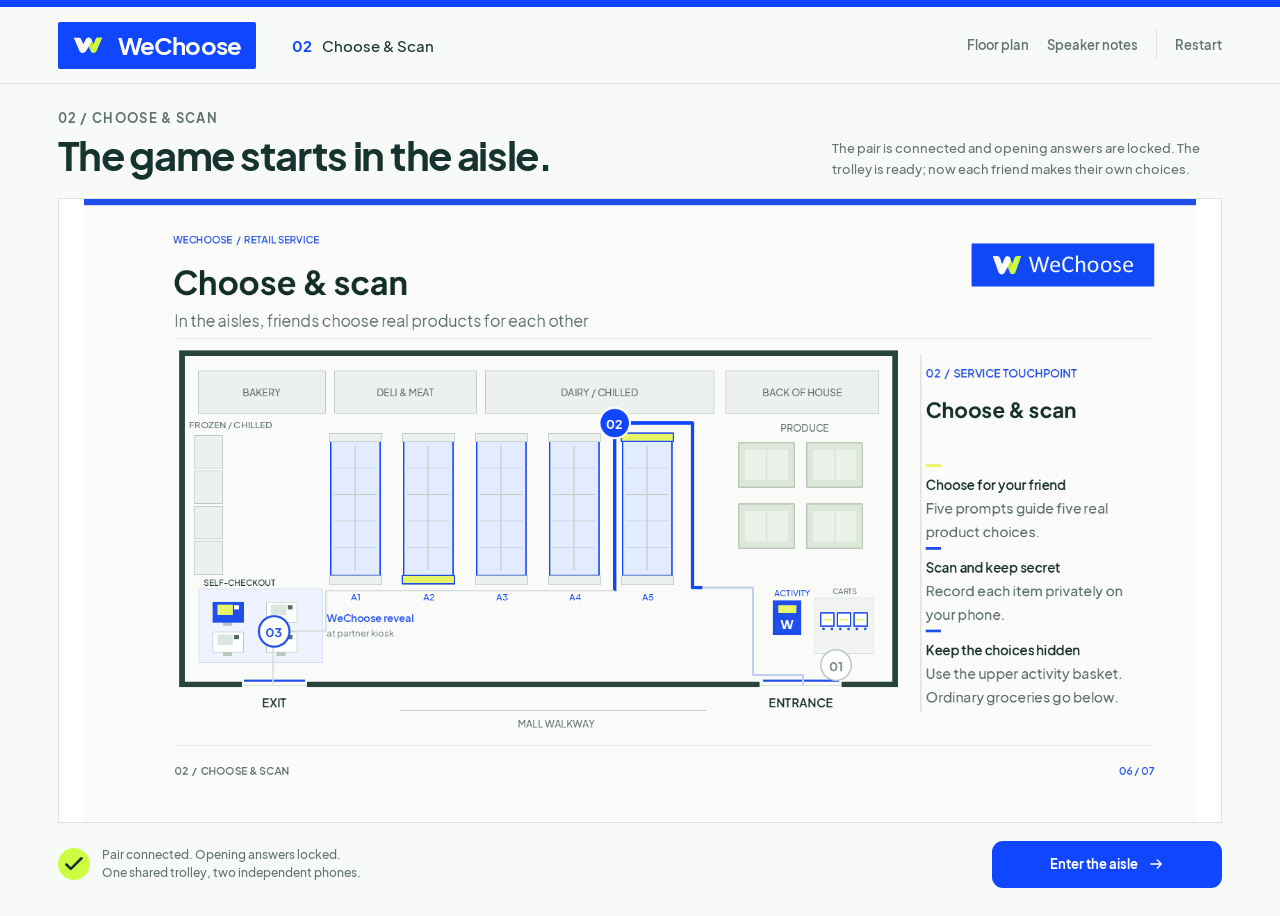
==== index.html @ 9ff9b6a3 "Publish WeChoose interactive retail service prototype" ====
<!doctype html>
<html lang="en">
<head>
  <meta charset="utf-8">
  <meta name="viewport" content="width=device-width,initial-scale=1">
  <meta name="theme-color" content="#1046ff">
  <meta name="description" content="WeChoose Sector 2: an interactive presentation of choosing, scanning and keeping a friend's shopping picks secret.">
  <title>WeChoose — Choose & Scan</title>
  <link rel="stylesheet" href="styles.css">
</head>
<body>
  <header class="topbar">
    <a class="brand" href="#" data-action="map" aria-label="WeChoose floor plan"><img src="assets/logo.svg" alt=""><span>WeChoose</span></a>
    <div class="section-label"><span>02</span> Choose & Scan</div>
    <nav class="top-actions" aria-label="Presentation controls"><button class="text-button" data-action="map">Floor plan</button><button class="text-button" data-action="notes" aria-expanded="false">Speaker notes</button><button class="text-button" data-action="reset">Restart</button></nav>
  </header>
  <main id="app"></main>
  <div id="overlay"></div>
  <div id="toast" class="toast" role="status" aria-live="polite"></div>
  <script src="app.js"></script>
</body>
</html>
---- styles.css ----
@font-face{font-family:Jakarta;src:url('assets/fonts/PlusJakartaSans-Regular.ttf') format('truetype');font-weight:400;font-display:swap}
@font-face{font-family:Jakarta;src:url('assets/fonts/PlusJakartaSans-Medium.ttf') format('truetype');font-weight:500;font-display:swap}
@font-face{font-family:Jakarta;src:url('assets/fonts/PlusJakartaSans-SemiBold.ttf') format('truetype');font-weight:600;font-display:swap}
@font-face{font-family:Jakarta;src:url('assets/fonts/PlusJakartaSans-Bold.ttf') format('truetype');font-weight:700;font-display:swap}
:root{--blue:#1046ff;--lime:#cefe43;--ink:#17332f;--muted:#63766e;--line:#dbe3dc;--paper:#f8faf7;--white:#fff;--soft:#eef2ff;--radius:16px}
*{box-sizing:border-box}body{margin:0;background:var(--paper);color:var(--ink);font-family:Jakarta,Arial,sans-serif;font-size:15px;font-weight:500}button,input{font:inherit}button,a{-webkit-tap-highlight-color:transparent}button{cursor:pointer}button:disabled{cursor:not-allowed;opacity:.38}button:focus-visible,a:focus-visible,input:focus-visible{outline:3px solid #5980ff;outline-offset:4px}button{border:0}a{color:inherit}svg{display:block}.topbar{height:84px;border-top:7px solid var(--blue);border-bottom:1px solid var(--line);padding:0 4.5%;display:flex;align-items:center;gap:36px}.brand{display:flex;align-items:center;gap:10px;text-decoration:none;font-size:24px;font-weight:700;letter-spacing:-.8px;background:var(--blue);padding:6px 15px 7px 10px;color:white;border-radius:2px}.brand img{height:34px;width:40px;object-fit:contain}.section-label{display:flex;align-items:center;gap:10px;font-size:15px;white-space:nowrap}.section-label>span{color:var(--blue);font-weight:700}.top-actions{margin-left:auto;display:flex;gap:18px;align-items:center}.text-button{background:none;padding:7px 0;color:var(--muted);font-size:13px;font-weight:600}.text-button:hover{color:var(--blue)}.top-actions .text-button:last-child{border-left:1px solid var(--line);padding-left:18px}.stage{max-width:1440px;margin:auto;display:grid;grid-template-columns:minmax(500px,1fr) 404px;gap:64px;padding:29px 5% 24px;align-items:start}.story{padding-top:8px;min-width:0}.eyebrow{font-size:12px;font-weight:700;color:var(--blue);letter-spacing:1.3px;text-transform:uppercase;margin:0 0 11px}.story h1{font-size:45px;line-height:1.08;letter-spacing:-1.8px;margin:0 0 16px;max-width:620px;font-weight:700}.story h1 em{font-style:normal;color:var(--blue)}.story-intro{font-size:16px;line-height:1.65;max-width:550px;margin:0;color:var(--muted)}.physical-steps{margin-top:24px;display:flex;border-bottom:1px solid var(--line);gap:26px}.physical-step{display:flex;gap:7px;align-items:center;position:relative;padding:0 0 11px;font-size:12px;color:var(--muted);white-space:nowrap}.physical-step.active{color:var(--blue);font-weight:700}.physical-step.active:after{content:"";position:absolute;height:3px;background:var(--blue);bottom:-1px;left:0;right:0}.physical-step b{font-size:10px;font-weight:700}.scene{margin:14px 0 0;position:relative;overflow:hidden;background:white}.scene img{display:block;width:100%;aspect-ratio:1.776;object-fit:contain;max-height:295px}.scene figcaption{padding:13px 0 0;background:var(--paper);display:flex;gap:16px;line-height:1.55}.scene figcaption strong{flex-shrink:0;font-size:14px;max-width:175px}.scene figcaption span{color:var(--muted);font-size:13px}.physical-key{display:flex;gap:20px;margin-top:16px;padding-top:14px;border-top:1px solid var(--line);font-size:11px;line-height:1.6;color:var(--muted)}.physical-key span{display:flex;gap:7px}.physical-key i{height:8px;width:8px;border-radius:50%;margin-top:4px;flex-shrink:0;background:var(--blue)}.physical-key span:last-child i{background:#aab6ae}.phone-column{display:flex;flex-direction:column;align-items:center;gap:12px;min-width:0}.presenter-switch{display:flex;align-items:center;justify-content:space-between;width:360px}.presenter-switch>span{font-size:10px;letter-spacing:.8px;color:var(--muted);text-transform:uppercase}.player-switch{display:flex;background:#e8eddf;padding:3px;border-radius:8px}.player-switch button{padding:6px 13px;border-radius:5px;background:transparent;color:var(--muted);font-size:12px;font-weight:600}.player-switch button.selected{background:white;color:var(--blue);box-shadow:0 1px 4px #15332f12}.phone{width:360px;height:582px;background:white;border:7px solid var(--ink);border-radius:35px;overflow:hidden;box-shadow:0 15px 45px #17332f14;display:flex;flex-direction:column;position:relative}.phone:before{content:"";width:74px;height:6px;flex-shrink:0;background:var(--ink);border-radius:5px;margin:7px auto 9px}.phone-head{display:flex;align-items:center;justify-content:space-between;padding:0 19px 13px;border-bottom:1px solid #edf0eb;gap:12px;min-height:41px}.phone-head .small-brand{color:var(--blue);font-size:14px;font-weight:700;letter-spacing:-.4px}.phone-head .identity{font-size:10px;color:var(--muted);display:flex;align-items:center;gap:6px}.identity i{height:6px;width:6px;border-radius:50%;background:var(--blue)}.phone-content{flex:1;overflow:auto;scrollbar-width:thin;min-height:0;display:flex;flex-direction:column;padding:20px 21px 13px;animation:screenIn .28s ease}.phone-bottom{display:flex;justify-content:space-between;align-items:center;gap:10px;padding:10px 20px 13px;border-top:1px solid #edf0eb;background:#f9fbf7;font-size:10px;color:var(--muted)}.phone-bottom strong{color:var(--ink);font-weight:600}.phone-bottom .progress-mini{display:flex;gap:3px}.progress-mini span{width:5px;height:5px;border-radius:50%;background:#d7dfd3}.progress-mini span.done{background:var(--blue)}.round-header{display:flex;align-items:center;justify-content:space-between;font-size:10px;color:var(--muted);margin-bottom:12px}.round-header strong{color:var(--blue);font-weight:700;letter-spacing:.7px}.round-dots{display:flex;gap:6px;margin-bottom:23px}.round-dots span{height:4px;background:#e5eadd;border-radius:3px;flex:1}.round-dots span.done{background:var(--lime)}.round-dots span.current{background:var(--blue)}.question-title{font-size:26px;line-height:1.23;letter-spacing:-.7px;font-weight:700;margin:0 0 14px}.question-desc{font-size:13px;line-height:1.65;color:var(--muted);margin:0 0 20px}.quiet-box{background:var(--paper);border:1px solid var(--line);border-radius:11px;padding:13px;margin:0 0 16px;display:flex;align-items:flex-start;gap:10px;font-size:11px;line-height:1.6;color:var(--muted)}.quiet-box svg{flex-shrink:0;color:var(--blue);margin-top:2px}.quiet-box strong{color:var(--ink);display:block;font-size:12px;margin-bottom:3px}.phone-actions{margin-top:auto;padding-top:12px;display:flex;flex-direction:column;gap:9px}.primary{background:var(--blue);color:white;font-weight:700;font-size:13px;border-radius:11px;min-height:47px;padding:12px 18px;display:flex;align-items:center;justify-content:center;gap:10px;transition:transform .16s,background .16s}.primary:hover{background:#0835d6;transform:translateY(-1px)}.primary.lime{background:var(--lime);color:var(--ink)}.primary.lime:hover{background:#c2f32f}.secondary{border:1px solid var(--line);background:white;color:var(--ink);min-height:42px;border-radius:10px;font-size:12px;font-weight:600;padding:10px 16px}.phone-footnote{font-size:10px;line-height:1.5;color:var(--muted);text-align:center;margin:3px 0 0}.preset-link{font-size:10px;color:var(--muted);background:none;text-decoration:underline;text-underline-offset:3px;padding:1px 0}.preset-note{max-width:360px;font-size:10px;line-height:1.5;color:var(--muted);text-align:center;margin:0}.back-row{display:flex;align-items:center;justify-content:space-between;gap:10px;margin:-4px 0 14px}.back-row button{display:flex;align-items:center;gap:6px;background:none;color:var(--blue);font-size:11px;padding:0}.demo-badge{font-size:9px;text-transform:uppercase;letter-spacing:.6px;color:var(--muted);background:var(--paper);border-radius:4px;padding:4px 6px}.scanner-window{height:83px;background:#f0f4ff;border-radius:12px;position:relative;display:flex;justify-content:center;align-items:center;margin-bottom:13px;overflow:hidden;color:var(--blue)}.scanner-window:before,.scanner-window:after{content:"";width:29px;height:29px;position:absolute;border:2px solid var(--blue);opacity:.65}.scanner-window:before{left:22px;top:17px;border-right:0;border-bottom:0;border-radius:4px 0 0}.scanner-window:after{right:22px;bottom:17px;border-left:0;border-top:0;border-radius:0 0 4px}.scan-line{position:absolute;left:22px;right:22px;top:20%;height:1px;background:var(--blue);box-shadow:0 0 8px #1046ff80;animation:scan 2.2s ease-in-out infinite}.barcode-form{display:flex;gap:6px;margin-bottom:4px}.barcode-form input{width:0;flex:1;min-width:0;border:1px solid var(--line);border-radius:8px;padding:10px;font-size:11px;color:var(--ink)}.barcode-form button{background:var(--blue);color:white;font-size:11px;border-radius:8px;padding:8px 13px}.field-error{font-size:10px;line-height:1.4;color:#a52d23;margin:3px 0 8px;min-height:14px}.sample-label{margin:5px 0 9px;font-size:10px;color:var(--muted);display:flex;justify-content:space-between}.sample-grid{display:grid;grid-template-columns:1fr 1fr;gap:7px}.sample-product{border:1px solid var(--line);background:white;border-radius:10px;text-align:left;padding:9px;display:flex;align-items:center;gap:8px;min-height:65px;color:var(--ink)}.sample-product:hover{border-color:var(--blue);background:#f7f9ff}.sample-product .emoji{font-size:27px;flex-shrink:0}.sample-product .product-copy{font-size:10px;line-height:1.35;font-weight:600}.sample-product small{display:block;font-size:8px;margin-top:4px;color:var(--muted);font-weight:400}.scan-explainer{margin:11px 0 0;font-size:9px;line-height:1.5;color:var(--muted)}.product-hero{display:flex;align-items:center;gap:13px;background:var(--paper);padding:17px;border-radius:13px;margin:0 0 17px}.product-hero .emoji{font-size:58px;line-height:1.1}.product-hero h3{font-size:17px;line-height:1.3;letter-spacing:-.4px;margin:0 0 5px}.product-hero p{font-size:10px;color:var(--muted);margin:0}.product-code{font-size:9px;color:var(--muted);margin:0 0 16px}.motive-fieldset{padding:0;margin:0 0 12px;border:0}.motive-fieldset legend{font-size:12px;font-weight:700;margin-bottom:7px}.motive-option{display:flex;align-items:center;gap:9px;border:1px solid var(--line);border-radius:9px;padding:10px;margin-bottom:6px;font-size:11px;line-height:1.4;cursor:pointer}.motive-option:has(input:checked){border-color:var(--blue);background:#f1f5ff}.motive-option input{accent-color:var(--blue);flex-shrink:0;margin:0}.motive-note{font-size:9px;line-height:1.5;color:var(--muted);margin:0}.success-mark{height:64px;width:64px;border-radius:50%;display:flex;align-items:center;justify-content:center;background:var(--lime);margin:13px 0 19px;animation:pop .4s ease}.success-mark.blue{background:var(--soft);color:var(--blue)}.success-title{font-size:29px;line-height:1.2;letter-spacing:-.8px;margin:0 0 12px}.success-copy{font-size:13px;line-height:1.6;color:var(--muted);margin:0 0 16px}.selection-strip{display:flex;gap:8px;flex-wrap:wrap;margin:14px 0 20px}.sealed-item{background:var(--soft);color:var(--blue);border-radius:7px;padding:8px 7px;font-size:10px;display:flex;align-items:center;gap:5px}.status-list{margin:4px 0 18px;border-top:1px solid var(--line)}.status-row{display:flex;justify-content:space-between;align-items:center;padding:12px 0;border-bottom:1px solid var(--line);font-size:11px}.status-row strong{font-size:10px;color:var(--blue)}.stage-note{border-left:3px solid var(--lime);padding-left:12px;font-size:11px;line-height:1.6;color:var(--muted);margin:5px 0 16px}.review-list{margin:0 0 10px;list-style:none;padding:0}.review-list li{display:flex;align-items:center;gap:8px;padding:8px 0;border-bottom:1px solid var(--line);font-size:11px}.review-list li strong{color:var(--blue);width:23px;flex-shrink:0}.review-list li button{margin-left:auto;color:var(--blue);background:none;font-size:10px}.mini-product{font-size:18px}.note-trigger{border-bottom:1px solid var(--line);font-size:10px;background:transparent;padding:4px 0;color:var(--muted);align-self:center}.map-stage{max-width:1400px;margin:0 auto;padding:24px 4.5% 28px}.map-heading{display:flex;justify-content:space-between;align-items:end;gap:24px;margin-bottom:18px}.map-heading h1{font-size:40px;letter-spacing:-1.3px;margin:0}.map-heading p{font-size:13px;color:var(--muted);line-height:1.6;max-width:390px;margin:0}.map-image{margin:0;border:1px solid var(--line);background:#fff;max-height:calc(100vh - 275px);min-height:250px;overflow:hidden}.map-image img{display:block;width:100%;height:100%;max-height:calc(100vh - 275px);object-fit:contain}.map-footer{display:flex;align-items:center;justify-content:space-between;gap:20px;margin-top:18px}.map-footer .ready-label{display:flex;gap:12px;align-items:center;font-size:12px;line-height:1.5;color:var(--muted)}.ready-label>i{display:flex;align-items:center;justify-content:center;height:32px;width:32px;border-radius:50%;background:var(--lime);color:var(--ink);flex-shrink:0}.map-footer .primary{padding:13px 28px;min-width:230px}.preset-banner{background:#f1f4e8;color:var(--ink);padding:8px 12px;border-radius:6px;font-size:10px;text-align:center;margin-bottom:12px;border:1px solid #dbe4c3}.modal-backdrop{position:fixed;inset:0;background:#0b231e66;backdrop-filter:blur(4px);z-index:20;display:flex;align-items:center;justify-content:center;padding:24px}.modal{background:var(--paper);width:min(670px,100%);max-height:86vh;overflow:auto;border-radius:18px;padding:29px;box-shadow:0 30px 100px #0b231e30}.modal-top{display:flex;justify-content:space-between;align-items:start;gap:20px;margin-bottom:17px}.modal h2{font-size:25px;letter-spacing:-.7px;margin:0}.modal-top button{background:none;color:var(--muted);font-size:22px;padding:0 4px;line-height:1}.modal p{font-size:13px;line-height:1.7;color:var(--muted)}.script-beat{padding:13px 0;border-top:1px solid var(--line)}.script-beat b{font-size:11px;color:var(--blue);text-transform:uppercase;letter-spacing:.8px}.script-beat p{margin:7px 0 0;font-size:13px;line-height:1.7}.modal-actions{display:flex;justify-content:flex-end;gap:10px;margin-top:21px}.modal video{display:block;width:100%;max-height:50vh;background:white;margin-top:16px;border-radius:8px}.toast{position:fixed;bottom:20px;left:50%;transform:translate(-50%,15px);padding:12px 18px;border-radius:10px;background:var(--ink);color:white;font-size:12px;z-index:30;opacity:0;pointer-events:none;transition:.2s;max-width:90vw;text-align:center}.toast.visible{transform:translate(-50%,0);opacity:1}.sr-only{position:absolute;width:1px;height:1px;padding:0;margin:-1px;overflow:hidden;clip:rect(0,0,0,0);white-space:nowrap;border:0}@keyframes screenIn{from{opacity:.3;transform:translateY(5px)}to{opacity:1;transform:translateY(0)}}@keyframes pop{0%{transform:scale(.8)}60%{transform:scale(1.06)}100%{transform:scale(1)}}@keyframes scan{0%,100%{top:20%}50%{top:78%}}
@media(min-width:1450px){.stage{gap:82px}.phone{height:622px}.scene img{max-height:330px}.story h1{font-size:50px}}
@media(max-width:1150px){.stage{grid-template-columns:minmax(370px,1fr) 370px;gap:30px;padding-left:4%;padding-right:4%}.story h1{font-size:39px}.topbar{gap:20px}.top-actions{gap:12px}.scene img{max-height:265px}.physical-steps{gap:17px}.physical-step{font-size:11px}.scene figcaption{display:block}.scene figcaption strong{display:block;max-width:none;margin-bottom:5px}.physical-key{gap:12px}}
@media(max-width:850px){.topbar{height:74px;padding:0 20px;gap:16px}.brand{font-size:20px}.brand img{width:32px;height:28px}.section-label{font-size:12px}.top-actions{gap:11px}.top-actions .text-button{font-size:11px}.top-actions .text-button:last-child{padding-left:11px}.stage{display:flex;flex-direction:column;padding:22px 20px;gap:22px;max-width:680px}.story{width:100%;padding:0}.story h1{font-size:35px;margin-bottom:10px}.story-intro{font-size:13px;max-width:none}.physical-steps{margin-top:16px}.scene{display:none}.physical-key{margin-top:12px;padding-top:0;border:0}.phone-column{align-self:center}.map-stage{padding:23px 20px}.map-heading{display:block}.map-heading h1{font-size:32px;margin-bottom:10px}.map-heading p{max-width:none}.map-image,.map-image img{max-height:none;min-height:0}.map-footer{align-items:start}.map-footer .primary{min-width:0}.map-footer .ready-label{font-size:10px}.modal{padding:22px}.phone{height:582px}}
@media(max-width:540px){.topbar{flex-wrap:wrap;height:auto;min-height:105px;padding-top:10px;padding-bottom:10px;gap:9px 15px}.top-actions{width:100%;margin:0;justify-content:space-between}.section-label{margin-left:auto}.top-actions .text-button:last-child{border:0;padding-left:0}.stage{padding:20px 14px}.phone,.presenter-switch{width:min(360px,calc(100vw - 30px))}.phone{height:590px;border-width:6px}.story h1{font-size:31px;letter-spacing:-1px}.story-intro{font-size:12px}.eyebrow{font-size:10px}.physical-steps{gap:18px}.physical-key{display:none}.map-heading h1{font-size:29px}.map-footer{flex-direction:column}.map-footer .primary{width:100%}.map-image{margin-left:-10px;margin-right:-10px}.scene figcaption span{font-size:12px}.modal-actions{flex-direction:column-reverse}.modal-actions button{width:100%}}
@media(prefers-reduced-motion:reduce){*,*:before,*:after{animation:none!important;transition:none!important;scroll-behavior:auto!important}}

/* A partner edition changes one prompt, while retaining the five-question flow. */
.campaign-controls{display:flex;align-items:center;gap:12px;margin-bottom:8px;flex-wrap:wrap}.campaign-controls>span{font-size:9px;font-weight:700;letter-spacing:1px;color:var(--muted)}.edition-switch{display:flex;background:#e9eee4;padding:3px;border-radius:8px}.edition-switch button{font-size:11px;padding:6px 10px;color:var(--muted);background:transparent;border-radius:6px}.edition-switch button[aria-pressed=true]{background:white;color:var(--blue);box-shadow:0 1px 4px #17332f0d}.campaign-controls>.text-button{font-size:11px;color:var(--blue)}.campaign-disclosure{font-size:10px;line-height:1.5;color:var(--muted);margin:0 0 15px}.campaign-disclosure button{font-size:10px;background:none;color:var(--blue);text-decoration:underline;padding:0 0 0 7px}.campaign-label{display:inline-block;font-size:9px;font-weight:700;letter-spacing:1px;color:var(--blue);margin-top:13px}.campaign-question .question-title{font-size:24px;letter-spacing:-.7px;line-height:1.15;margin:9px 0 8px}.campaign-question .question-desc{font-size:12px;line-height:1.55;margin:0 0 11px}/* A single product composition, rather than five separate product cards. */
/* Selected C: original 342 x 258 composition, scaled as one unit. */
.flavour-gallery{position:relative;isolation:isolate;width:86%;height:auto;aspect-ratio:342 / 258;margin:0 auto 6px;padding:0;overflow:visible}
/* Inset the complete C artwork, including rotated outer packs, within a safe frame. */
.flavour-composition{position:absolute;inset:10%;overflow:visible;isolation:isolate}
.flavour-backdrop{position:absolute;pointer-events:none;z-index:0}
.backdrop-blue{left:14.6199%;top:3.4884%;width:70.7602%;height:89.1473%;background:#dbe5ff;border-radius:50%;transform:rotate(-16deg)}
.backdrop-lime{left:27.4854%;top:12.4031%;width:60.2339%;height:83.3333%;background:#e4f5b0;border-radius:45% 49% 52% 43% / 48% 55% 39% 51%;transform:rotate(19deg)}
.flavour-ground{position:absolute;left:7.31%;right:7.31%;bottom:1.55%;height:9.30%;background:radial-gradient(ellipse,#17332f1c,transparent 70%);z-index:1}
.flavour-shot{position:absolute;width:1px;transform-origin:50% 80%}
.flavour-shot img{position:absolute;left:50%;top:0;height:100%;width:auto;max-width:none;object-fit:contain;transform:translateX(-50%);filter:drop-shadow(0 5px 4px #102b3621)}
.pack-1{left:27.4854%;top:6.2016%;height:56.2016%;z-index:2;transform:rotate(-16deg)}
.pack-2{left:72.8070%;top:6.2016%;height:56.2016%;z-index:3;transform:rotate(16deg)}
.pack-3{left:15.2047%;top:32.1705%;height:54.6512%;z-index:4;transform:rotate(-16deg)}
.pack-4{left:84.5029%;top:32.5581%;height:54.6512%;z-index:5;transform:rotate(17deg)}
.pack-5{left:50%;top:9.3023%;height:86.4341%;z-index:6;transform:rotate(-2deg)}
.campaign-hint{display:flex;align-items:center;gap:9px;color:var(--blue);padding:9px 0;border-bottom:1px solid var(--line)}.campaign-hint p{font-size:11px;line-height:1.5;color:var(--muted);margin:0}.campaign-question .phone-actions{margin-top:14px}.campaign-question .phone-footnote{font-size:10px}.pack-photo{display:block;object-fit:contain}.sample-product>.pack-photo{width:45px;height:55px;flex-shrink:0}.product-hero.with-photo{align-items:center;gap:13px;margin-top:16px}.product-hero.with-photo>.pack-photo{width:110px;height:150px}.product-hero.with-photo h3{font-size:18px;line-height:1.25}.mini-product>.pack-photo{width:24px;height:32px}.mini-product>.emoji{font-size:18px}.source-list{padding-left:20px;font-size:13px;line-height:1.6;color:var(--blue)}.source-list li{margin:10px 0}.campaign-question .round-dots{margin-bottom:0}@media(max-width:850px){.campaign-controls{margin-bottom:8px}.campaign-disclosure{font-size:9px;margin-bottom:12px}}@media(min-width:1450px){}


/* Keep the action visible below the denser photo composition. */
.campaign-question .round-header{margin-bottom:8px}
.campaign-question .campaign-label{margin-top:8px}
.campaign-question .question-title{margin:6px 0}
.campaign-question .question-desc{margin-bottom:6px;line-height:1.4}
.campaign-question .campaign-hint{padding:5px 0}
.campaign-question .phone-actions{margin-top:10px;padding-top:0;gap:4px}
.campaign-question .phone-footnote{font-size:9px;margin:0;line-height:1.4}

.phone-content:has(.campaign-question){padding-top:14px;padding-bottom:8px}
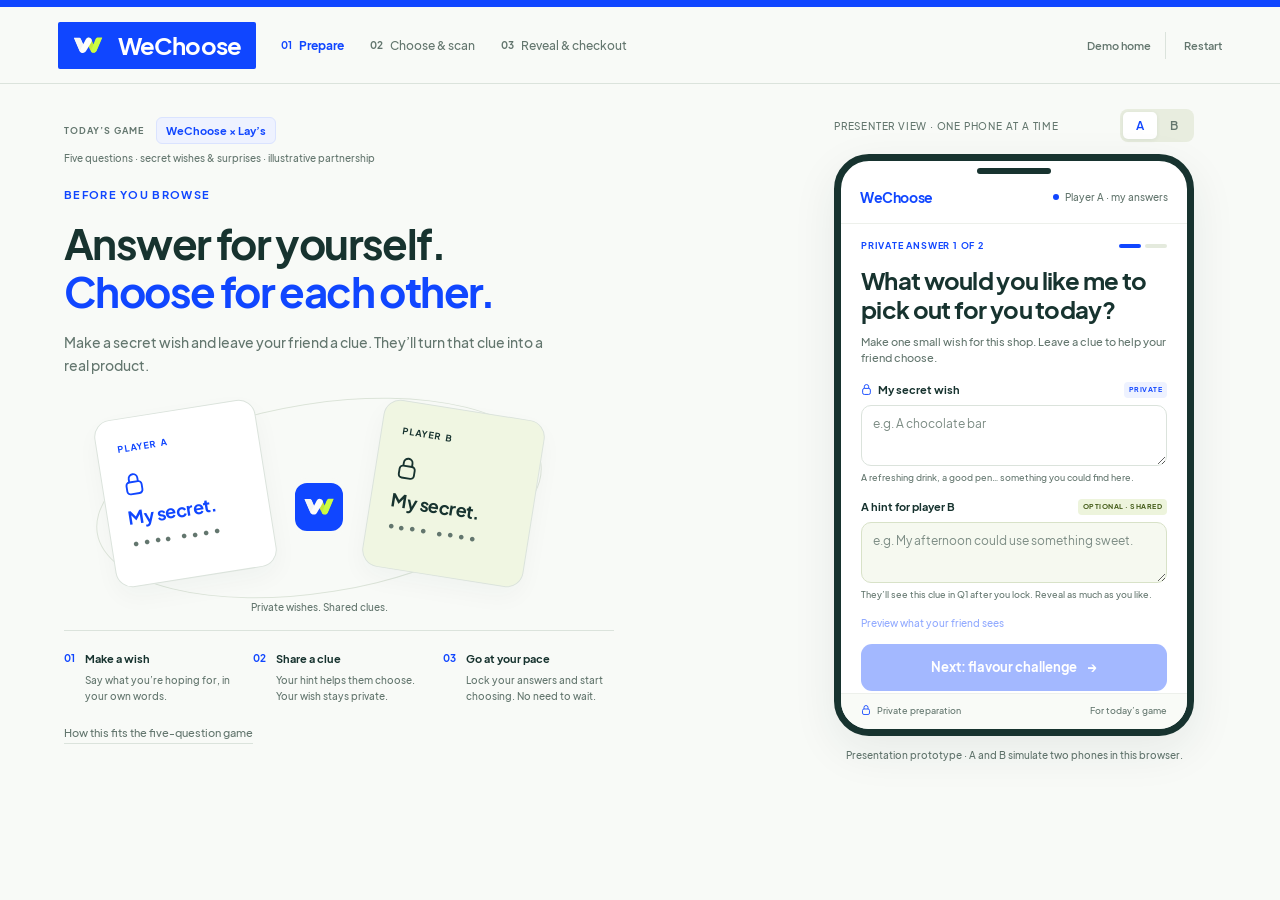
==== commit 5e48095b: "Complete preparation, five-question reveal and self-checkout prototype" ====
--- a/index.html
+++ b/index.html
@@ -7,16 +7,19 @@
   <meta name="description" content="WeChoose Sector 2: an interactive presentation of choosing, scanning and keeping a friend's shopping picks secret.">
   <title>WeChoose — Choose & Scan</title>
   <link rel="stylesheet" href="styles.css">
+  <link rel="stylesheet" href="prepare.css">
 </head>
 <body>
   <header class="topbar">
     <a class="brand" href="#" data-action="map" aria-label="WeChoose floor plan"><img src="assets/logo.svg" alt=""><span>WeChoose</span></a>
-    <div class="section-label"><span>02</span> Choose & Scan</div>
-    <nav class="top-actions" aria-label="Presentation controls"><button class="text-button" data-action="map">Floor plan</button><button class="text-button" data-action="notes" aria-expanded="false">Speaker notes</button><button class="text-button" data-action="reset">Restart</button></nav>
+    <nav class="journey-nav" aria-label="Service stages"><a id="prepare-link" href="prepare.html"><b>01</b> Prepare</a><span class="journey-current" aria-current="page"><b>02</b> Choose & scan</span><button data-action="checkout"><b>03</b> Reveal & checkout</button></nav>
+    <nav class="top-actions" aria-label="Presentation controls"><a class="text-button" href="demo.html">Demo home</a><button class="text-button" data-action="map">Floor plan</button><button class="text-button" data-action="notes" aria-expanded="false">Speaker notes</button><button class="text-button" data-action="reset">Restart</button></nav>
   </header>
   <main id="app"></main>
   <div id="overlay"></div>
   <div id="toast" class="toast" role="status" aria-live="polite"></div>
+  <script src="catalog.js"></script>
+  <script src="game-state.js"></script>
   <script src="app.js"></script>
 </body>
 </html>
--- a/styles.css
+++ b/styles.css
@@ -41,3 +41,6 @@
 
 .phone-content:has(.campaign-question){padding-top:14px;padding-bottom:8px}
 
+
+/* Complete service handoff and private review. */
+.handoff-actions{display:flex;align-items:center;gap:12px;flex-wrap:wrap}.handoff-actions .primary{min-width:190px}.punishment-review{display:flex;gap:9px;align-items:center;padding:13px 0;border-top:1px solid var(--line);border-bottom:1px solid var(--line)}.punishment-review .mini-product{width:35px;min-width:35px}.punishment-review>div{min-width:0;flex:1}.punishment-review small{display:block;font-size:8px;color:var(--muted);margin-bottom:5px}.punishment-review strong{display:block;font-size:11px;line-height:1.5;overflow-wrap:anywhere}.punishment-review button{font-size:10px;background:none;color:var(--blue);padding:8px}.checkout-ready-list{background:var(--paper);border:1px solid var(--line);border-radius:10px;padding:8px 16px}.checkout-ready-list p{display:flex;justify-content:space-between;gap:20px;font-size:12px}.top-actions>a.text-button{text-decoration:none;white-space:nowrap}.topbar .brand{flex-shrink:0}.question-title,.question-desc,.product-copy,.success-copy{overflow-wrap:anywhere}@media(max-width:540px){.map-footer{align-items:stretch!important;gap:17px!important}.handoff-actions{justify-content:flex-end;width:100%}.journey-nav>button,.journey-nav>a,.journey-nav>span{font-size:10px!important}.topbar .journey-nav{gap:10px}.punishment-review strong{font-size:10px}}
--- a/prepare.css
+++ b/prepare.css
@@ -0,0 +1,15 @@
+.journey-nav{display:flex;align-items:center;gap:26px;font-size:12px;flex:1}.journey-nav>span,.journey-nav>button{display:flex;align-items:center;gap:7px;white-space:nowrap}.journey-nav button{padding:10px 0;background:none;color:var(--muted);font-size:12px}.journey-nav b{font-size:10px}.journey-current{color:var(--blue);font-weight:700}.journey-future{color:var(--muted)}.journey-future small{font-size:8px;font-weight:600;background:#e8ede5;padding:4px 5px;border-radius:4px;margin-left:2px}.preplay-stage{gap:70px;padding-top:25px;max-width:1400px}.preplay-story h1{font-size:42px;letter-spacing:-1.6px;line-height:1.15;margin:18px 0 15px}.preplay-story .story-intro{font-size:14px;max-width:480px}.preplay-story .eyebrow{margin-top:24px;font-size:11px}.preplay-campaign-note{font-size:10px;color:var(--muted);margin:8px 0 0}.secret-illustration{position:relative;width:100%;max-width:510px;height:238px;margin:10px 0 5px;isolation:isolate}.orbit-ring{position:absolute;inset:16px 30px 32px;border:1px solid #dce4d9;border-radius:50%;transform:rotate(-9deg)}.secret-card{width:163px;height:169px;background:white;border:1px solid var(--line);border-radius:17px;padding:17px 20px;position:absolute;top:22px;box-shadow:0 10px 25px #17332f09}.secret-card>span{font-size:9px;letter-spacing:1.2px;font-weight:700}.secret-card b{font-size:18px;display:block;letter-spacing:-.4px;margin:9px 0 3px}.secret-card>i{font-style:normal;letter-spacing:3px;font-size:13px;color:var(--muted)}.card-a{left:40px;transform:rotate(-9deg);color:var(--blue)}.card-b{right:39px;transform:rotate(9deg);background:#f0f6e2;color:var(--ink)}.card-lock{margin-top:18px;display:flex}.card-lock svg{width:22px;height:24px}.pair-mark{position:absolute;left:50%;top:91px;transform:translateX(-50%);width:58px;height:58px;background:var(--blue);border:5px solid var(--paper);border-radius:17px;display:flex;align-items:center;justify-content:center;z-index:2}.pair-mark img{width:40px;height:35px}.privacy-caption{position:absolute;bottom:12px;left:0;right:0;text-align:center;font-size:10px;color:var(--muted)}.preplay-principles{display:grid;grid-template-columns:repeat(3,1fr);gap:18px;padding-top:19px;border-top:1px solid var(--line);max-width:550px}.preplay-principles>div{display:flex;gap:10px}.preplay-principles b{color:var(--blue);font-size:10px;padding-top:2px}.preplay-principles span{font-size:10px;color:var(--muted);line-height:1.6}.preplay-principles strong{display:block;color:var(--ink);font-size:11px;margin-bottom:5px}.preplay-story>.note-trigger{margin-top:18px;font-size:11px}.preplay-phone{height:582px}.preplay-phone .phone-content{padding:20px 20px 16px;animation:none}.preplay-phone .question-title{font-size:26px;margin-bottom:11px}.preplay-phone .question-desc{font-size:12px;line-height:1.65;margin-bottom:18px}.preparation-progress{display:flex;justify-content:space-between;align-items:center;gap:8px;margin-bottom:20px}.preparation-progress>span{font-size:9px;letter-spacing:.8px;font-weight:700;color:var(--blue)}.preparation-progress>div{display:flex;gap:4px}.preparation-progress i{width:22px;height:4px;background:#e4eadd;border-radius:3px}.preparation-progress i.current{background:var(--blue)}.preparation-progress i.done{background:#8fbf08}.category-options,.flavour-options{margin:0;padding:0;border:0}.category-options{display:grid;grid-template-columns:1fr 1fr;gap:10px}.category-option{position:relative;display:flex;flex-direction:column;align-items:flex-start;gap:10px;padding:15px 13px 13px;border:1px solid var(--line);border-radius:12px;font-size:11px;cursor:pointer;background:white;min-height:103px;transition:background .15s,border-color .15s}.category-option input,.flavour-option input{position:absolute;inset:0;opacity:0;width:100%;height:100%;margin:0;cursor:pointer}.category-option:has(input:checked),.flavour-option:has(input:checked){background:#f0f4ff;border-color:var(--blue);box-shadow:inset 0 0 0 .5px var(--blue)}.category-option:has(input:focus-visible),.flavour-option:has(input:focus-visible){outline:3px solid #5980ff;outline-offset:3px}.category-option i{font-style:normal;position:absolute;right:11px;top:10px;color:var(--blue);font-size:13px;font-weight:700}.category-icon{color:var(--blue);height:33px;display:flex;align-items:center}.privacy-line{display:flex;align-items:center;gap:8px;font-size:10px;color:var(--muted);margin:17px 0 5px}.privacy-line svg{width:12px;height:14px;color:var(--blue)}.preplay-feature{display:block;font-size:9px;line-height:1.5;font-weight:700;letter-spacing:.7px;color:var(--blue);margin:0 0 8px}.flavour-options{display:flex;flex-direction:column;gap:6px}.flavour-option{display:flex;align-items:center;gap:13px;min-height:57px;position:relative;padding:5px 10px;border:1px solid var(--line);border-radius:9px;cursor:pointer;background:white}.flavour-option img{width:34px;height:45px;object-fit:contain;flex-shrink:0}.flavour-option>span{font-size:10px;font-weight:600;line-height:1.4;max-width:175px}.flavour-option>i{margin-left:auto;font-style:normal;font-weight:700;font-size:13px;color:var(--blue);min-width:14px}.preplay-phone:has(.flavour-options) .question-title{font-size:23px;margin-bottom:8px}.preplay-phone:has(.flavour-options) .question-desc{font-size:11px;line-height:1.5;margin-bottom:11px}.preplay-phone:has(.flavour-options) .preparation-progress{margin-bottom:10px}.preplay-phone:has(.flavour-options) .phone-content{padding-top:15px}.preplay-phone:has(.flavour-options) .primary{min-height:43px;padding:10px}.preplay-back{padding:5px;background:none;color:var(--blue);font-size:10px;text-align:center;text-decoration:underline;text-underline-offset:3px}.answer-review{border-top:1px solid var(--line);margin:4px 0 22px}.answer-review-row{display:flex;justify-content:space-between;align-items:center;gap:14px;padding:17px 0;border-bottom:1px solid var(--line)}.answer-review-row>div>span{display:block;font-size:9px;letter-spacing:.4px;color:var(--muted);margin-bottom:5px}.answer-review-row strong{font-size:15px;line-height:1.5;font-weight:600;display:block}.answer-review-row button{background:none;color:var(--blue);font-size:10px;padding:5px}.answer-review-row>svg{color:var(--blue);flex-shrink:0}.preplay-phone .status-row strong{display:flex;align-items:center;gap:7px;max-width:160px;text-align:right;line-height:1.4}.preplay-phone .status-row strong svg{width:11px;height:13px}.preplay-phone .phone-bottom{font-size:9px}.preplay-phone .phone-bottom>span:first-child{display:flex;align-items:center;gap:6px}.preplay-phone .phone-bottom svg{width:10px;height:12px;color:var(--blue)}.view-own{align-self:flex-start;padding:0}.demo-limits{font-size:11px!important;border-top:1px solid var(--line);padding-top:16px}
+@media(min-width:1450px){.preplay-stage{padding-top:34px}.preplay-phone{height:622px}.secret-illustration{height:270px;margin-top:18px}.secret-card{top:32px}.pair-mark{top:101px}}
+@media(max-width:1150px){.preplay-stage{gap:30px}.preplay-story h1{font-size:36px}.secret-card{width:144px}.card-a{left:12px}.card-b{right:12px}.preplay-principles{gap:10px}.journey-nav{gap:17px}}
+@media(max-width:850px){.journey-nav{gap:12px;flex:initial;margin-left:auto}.journey-nav>button,.journey-nav>span{font-size:10px;gap:5px}.journey-future small{display:none}.restart-control{display:none}.preplay-stage{gap:22px}.preplay-story .eyebrow{margin-top:15px}.preplay-story h1{font-size:34px;margin:12px 0}.secret-illustration,.preplay-principles,.preplay-story>.note-trigger{display:none}.preplay-story .story-intro{font-size:12px}.preplay-phone{height:582px}.preplay-phone .phone-content{padding-top:20px}}
+@media(max-width:540px){.preplay-body .topbar{min-height:100px;gap:12px}.preplay-body .brand{font-size:19px}.journey-nav{width:100%;justify-content:space-between;order:2;margin:0}.journey-nav>span,.journey-nav>button{font-size:11px}.preplay-stage{padding:18px 14px 30px}.preplay-story h1{font-size:29px;line-height:1.16}.preplay-story .eyebrow{margin-top:12px;font-size:9px}.preplay-story .story-intro{display:none}.preplay-story .campaign-controls{margin-bottom:5px}.preplay-campaign-note{font-size:8px}.preplay-phone{height:590px}.preplay-stage .phone-column{width:100%}.preplay-stage .presenter-switch{max-width:100%}.preplay-stage .preset-note{font-size:9px}}
+
+.journey-nav>a{display:flex;align-items:center;gap:7px;text-decoration:none;color:var(--muted);font-size:12px;white-space:nowrap}.journey-nav button small{font-size:8px;background:#e8ede5;border-radius:4px;padding:4px 5px}.topbar:has(.journey-nav) .top-actions{gap:14px}.topbar:has(.journey-nav){gap:25px}.topbar:has(.journey-nav) .top-actions .text-button{font-size:11px}@media(max-width:1150px){.topbar:has(.journey-nav) .top-actions button:first-child{display:none}.topbar:has(.journey-nav){gap:18px}}@media(max-width:850px){.topbar:has(.journey-nav){flex-wrap:wrap;height:auto;padding-top:12px;padding-bottom:12px}.topbar:has(.journey-nav) .top-actions{display:none}.journey-nav>a{font-size:10px}}
+
+.unified-game-label{font-size:11px!important;color:var(--blue)!important;font-weight:700;background:#eef2ff;border:1px solid #dae3ff;border-radius:6px;padding:6px 9px;letter-spacing:0!important}.campaign-controls .unified-game-label{white-space:nowrap}
+
+/* Q1: a private wish and a separately shared clue. Same phone frame as the aisle. */
+.wish-field{margin:0 0 14px}.wish-field>label{display:flex;align-items:center;gap:6px;font-size:11px;font-weight:700;line-height:1.5;margin-bottom:7px}.wish-field>label>svg{width:11px;height:13px;color:var(--blue);flex-shrink:0}.wish-field label small{font-size:7px;letter-spacing:.5px;margin-left:auto;color:var(--blue);background:var(--soft);padding:3px 5px;border-radius:4px;white-space:nowrap}.wish-field textarea{display:block;width:100%;min-height:61px;resize:vertical;max-height:130px;border:1px solid var(--line);border-radius:10px;background:#fff;color:var(--ink);padding:10px 11px;font-family:inherit;font-size:12px;font-weight:500;line-height:1.5}.wish-field textarea::placeholder{color:#7b8b83;font-weight:400}.wish-field textarea:focus-visible{outline:3px solid #5980ff;outline-offset:2px;border-color:var(--blue)}.wish-field>p{font-size:9px;line-height:1.5;color:var(--muted);margin:5px 0 0}.hint-field textarea{background:#f6f9f0;border-color:#d8e2c8}.hint-field label small{background:#edf4dc;color:#435b18}.hint-preview{align-self:flex-start;padding:1px 0;margin:0 0 5px}.hint-preview:disabled{opacity:.45;text-decoration:none}.preplay-phone:has(.wish-field) .question-title{font-size:24px;line-height:1.2;margin-bottom:10px}.preplay-phone:has(.wish-field) .question-desc{font-size:11px;line-height:1.5;margin-bottom:15px}.preplay-phone:has(.wish-field) .preparation-progress{margin-bottom:15px}.preplay-phone:has(.wish-field) .phone-content{padding-top:16px}.wish-review .answer-review-row{padding:13px 0}.wish-review strong{font-size:13px;overflow-wrap:anywhere}.shared-review-row{background:#f2f6e9;padding-left:9px!important;padding-right:9px!important}.shared-review-row>div>span{color:#566e2a}.shared-tag{font-size:9px;font-weight:700;color:#566e2a}.hint-preview-quote{font-size:20px;line-height:1.5;letter-spacing:-.4px;background:#f1f5e8;border-left:3px solid var(--lime);padding:18px;margin:14px 0;color:var(--ink);overflow-wrap:anywhere}.hint-source{color:var(--blue)!important;font-size:11px!important;font-weight:700}.friend-clue{background:#f2f6e9;border:1px solid #dde6cd;border-radius:13px;padding:16px;margin:3px 0 17px}.clue-kicker{display:block;font-size:9px;font-weight:700;letter-spacing:.65px;color:#496026;margin:0 0 12px}.friend-clue blockquote{font-size:20px;line-height:1.45;letter-spacing:-.4px;font-weight:600;margin:0 0 16px;overflow-wrap:anywhere}.friend-clue blockquote::before{content:'“';color:#7b9946}.friend-clue blockquote::after{content:'”';color:#7b9946}.clue-secrecy{display:flex;align-items:center;gap:6px;font-size:9px;line-height:1.5;color:var(--muted)}.clue-secrecy svg{width:11px;height:13px;flex-shrink:0}.friend-clue>p{font-size:12px;line-height:1.6;color:var(--muted);margin:0 0 12px}.hint-pending{background:var(--paper);border-color:var(--line)}.hint-pending .text-button{color:var(--blue);font-size:11px;padding:0}.preplay-phone:has(.wish-field) .phone-actions{padding-top:9px}
+
+/* Complete journey navigation and stable text wrapping. */
+.preplay-body .top-actions{margin-left:auto}.preplay-body .top-actions .text-button{font-size:11px}.preplay-phone .status-row strong{overflow-wrap:anywhere}.answer-review-row>div{min-width:0}.preplay-phone textarea{font:inherit;font-size:12px}.preplay-phone textarea:focus-visible{outline:3px solid #5980ff;outline-offset:2px}@media(max-width:540px){.preplay-body .topbar{padding-top:12px;padding-bottom:12px}.preplay-body .journey-nav{order:3;flex-basis:100%}}
